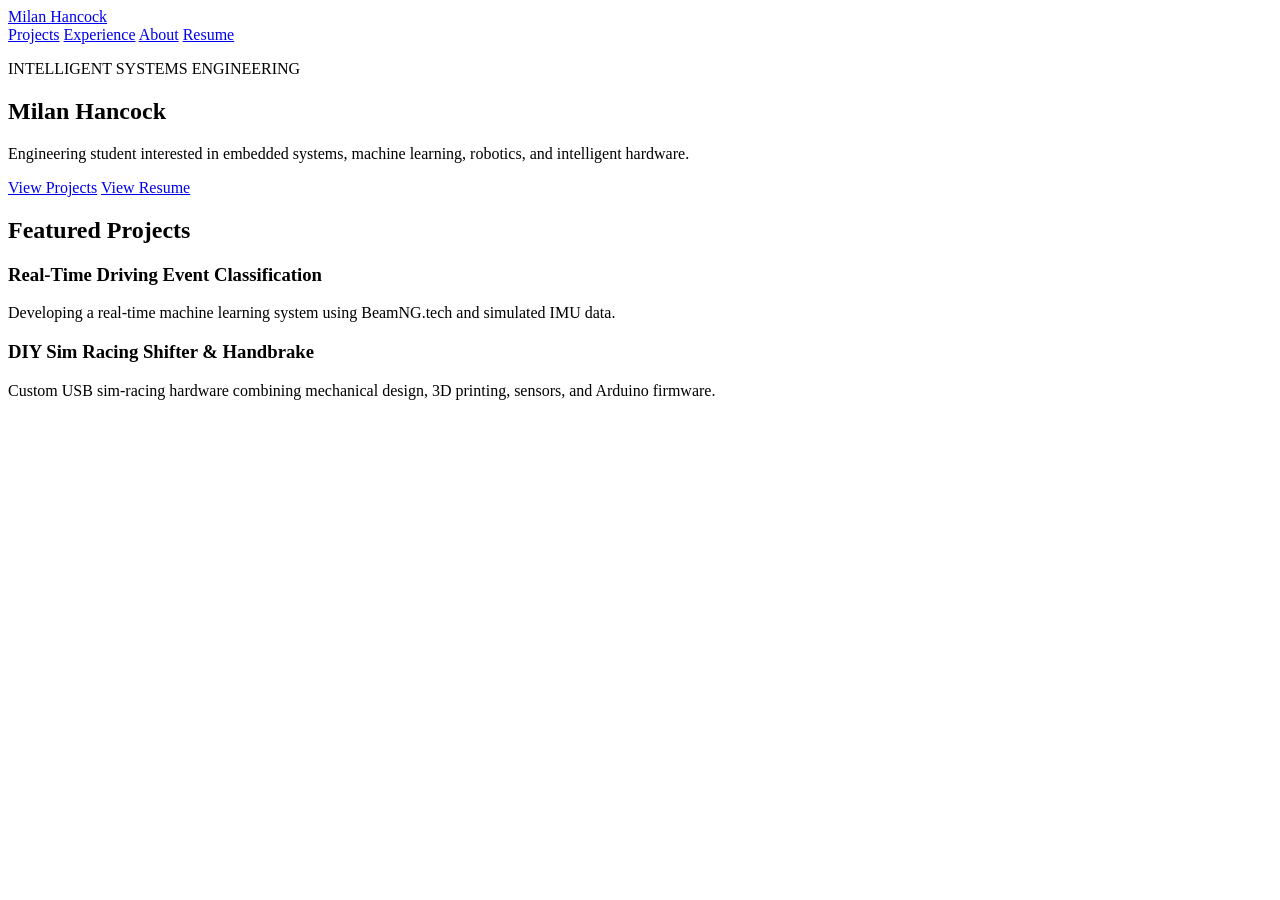
==== index.html @ b31ede54 "Create index.html" ====
<!DOCTYPE html>
<html lang="en">
<head>
    <meta charset="UTF-8">
    <meta name="viewport" content="width=device-width, initial-scale=1.0">

    <title>Milan Hancock | Engineering Portfolio</title>

    <link rel="stylesheet" href="css/style.css">
</head>

<body>

    <nav>
        <a href="index.html">Milan Hancock</a>

        <div>
            <a href="projects.html">Projects</a>
            <a href="experience.html">Experience</a>
            <a href="about.html">About</a>
            <a href="resume.html">Resume</a>
        </div>
    </nav>

    <main>
        <section class="hero">
            <p class="eyebrow">INTELLIGENT SYSTEMS ENGINEERING</p>

            <h1>Milan Hancock</h1>

            <p class="intro">
                Engineering student interested in embedded systems,
                machine learning, robotics, and intelligent hardware.
            </p>

            <div class="hero-links">
                <a href="projects.html">View Projects</a>
                <a href="resume.html">View Resume</a>
            </div>
        </section>

        <section>
            <h2>Featured Projects</h2>

            <article>
                <h3>Real-Time Driving Event Classification</h3>
                <p>
                    Developing a real-time machine learning system using
                    BeamNG.tech and simulated IMU data.
                </p>
            </article>

            <article>
                <h3>DIY Sim Racing Shifter & Handbrake</h3>
                <p>
                    Custom USB sim-racing hardware combining mechanical design,
                    3D printing, sensors, and Arduino firmware.
                </p>
            </article>
        </section>
    </main>

</body>
</html>
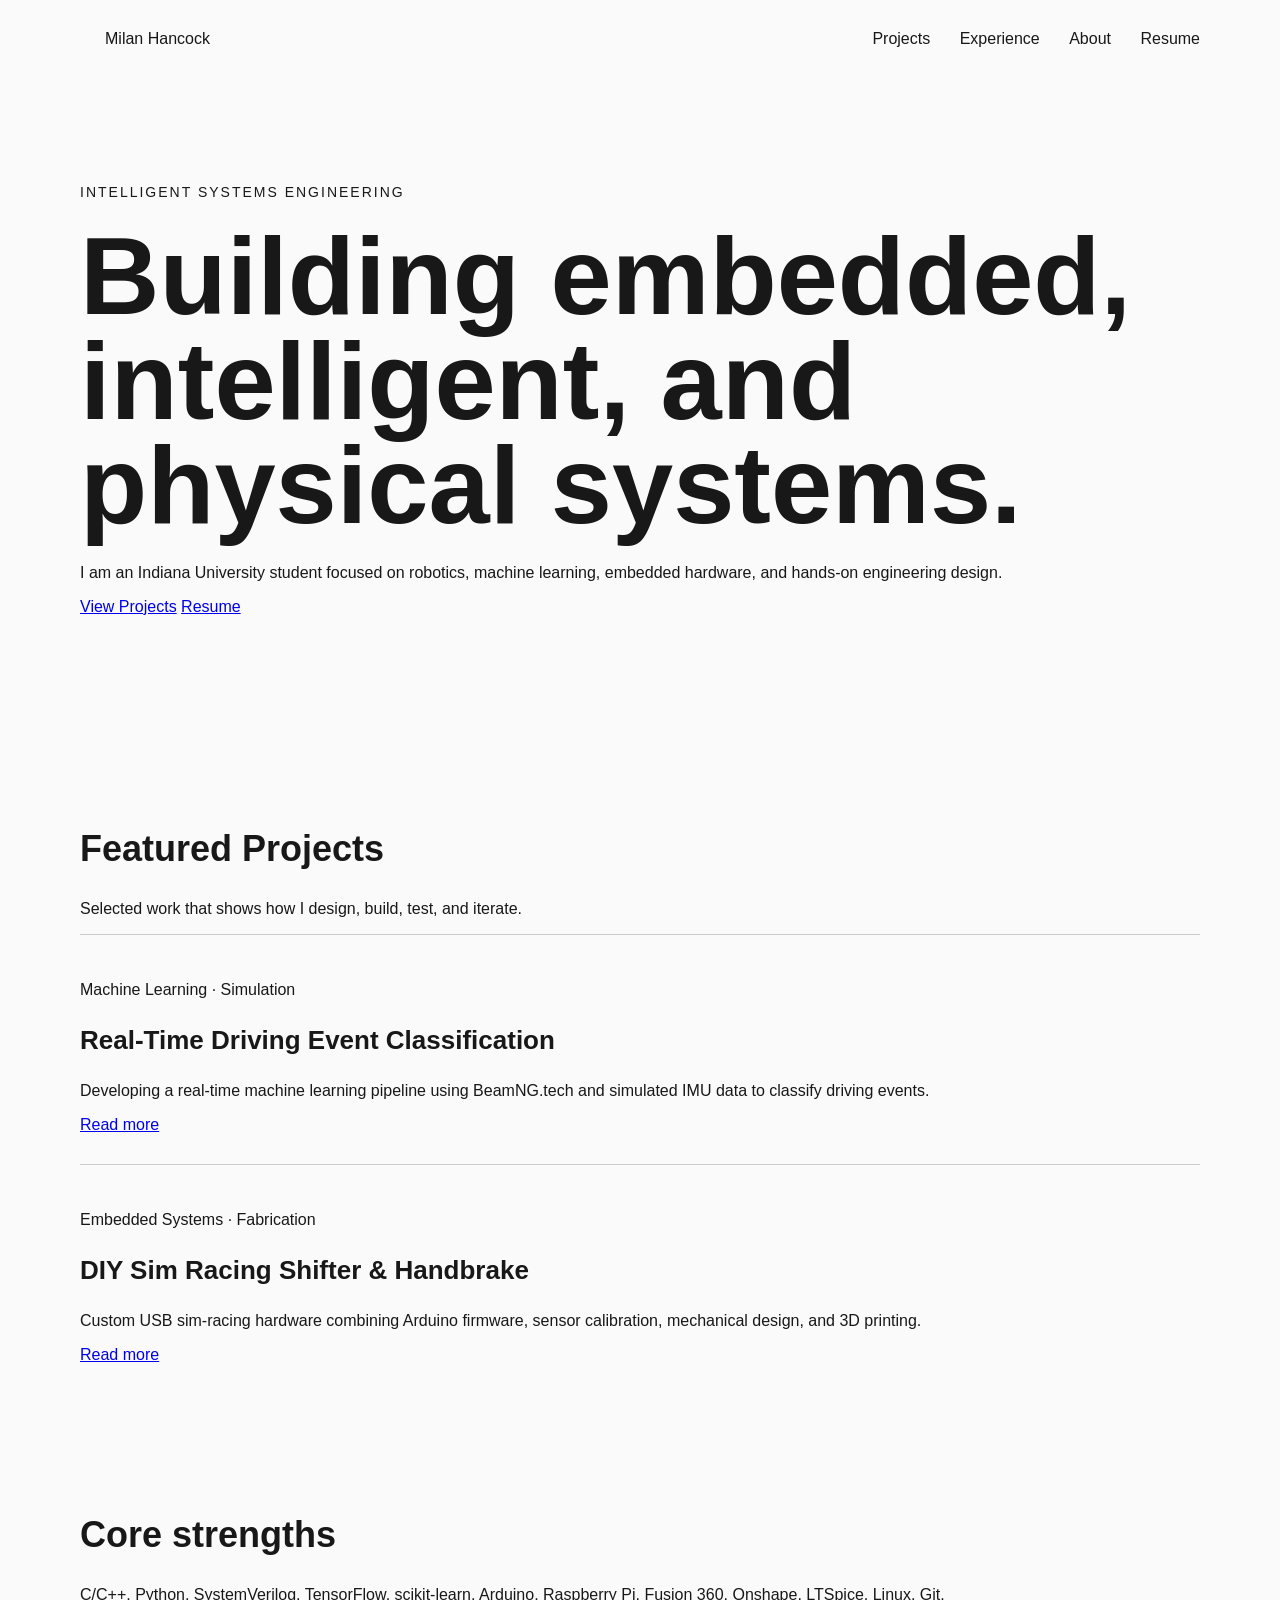
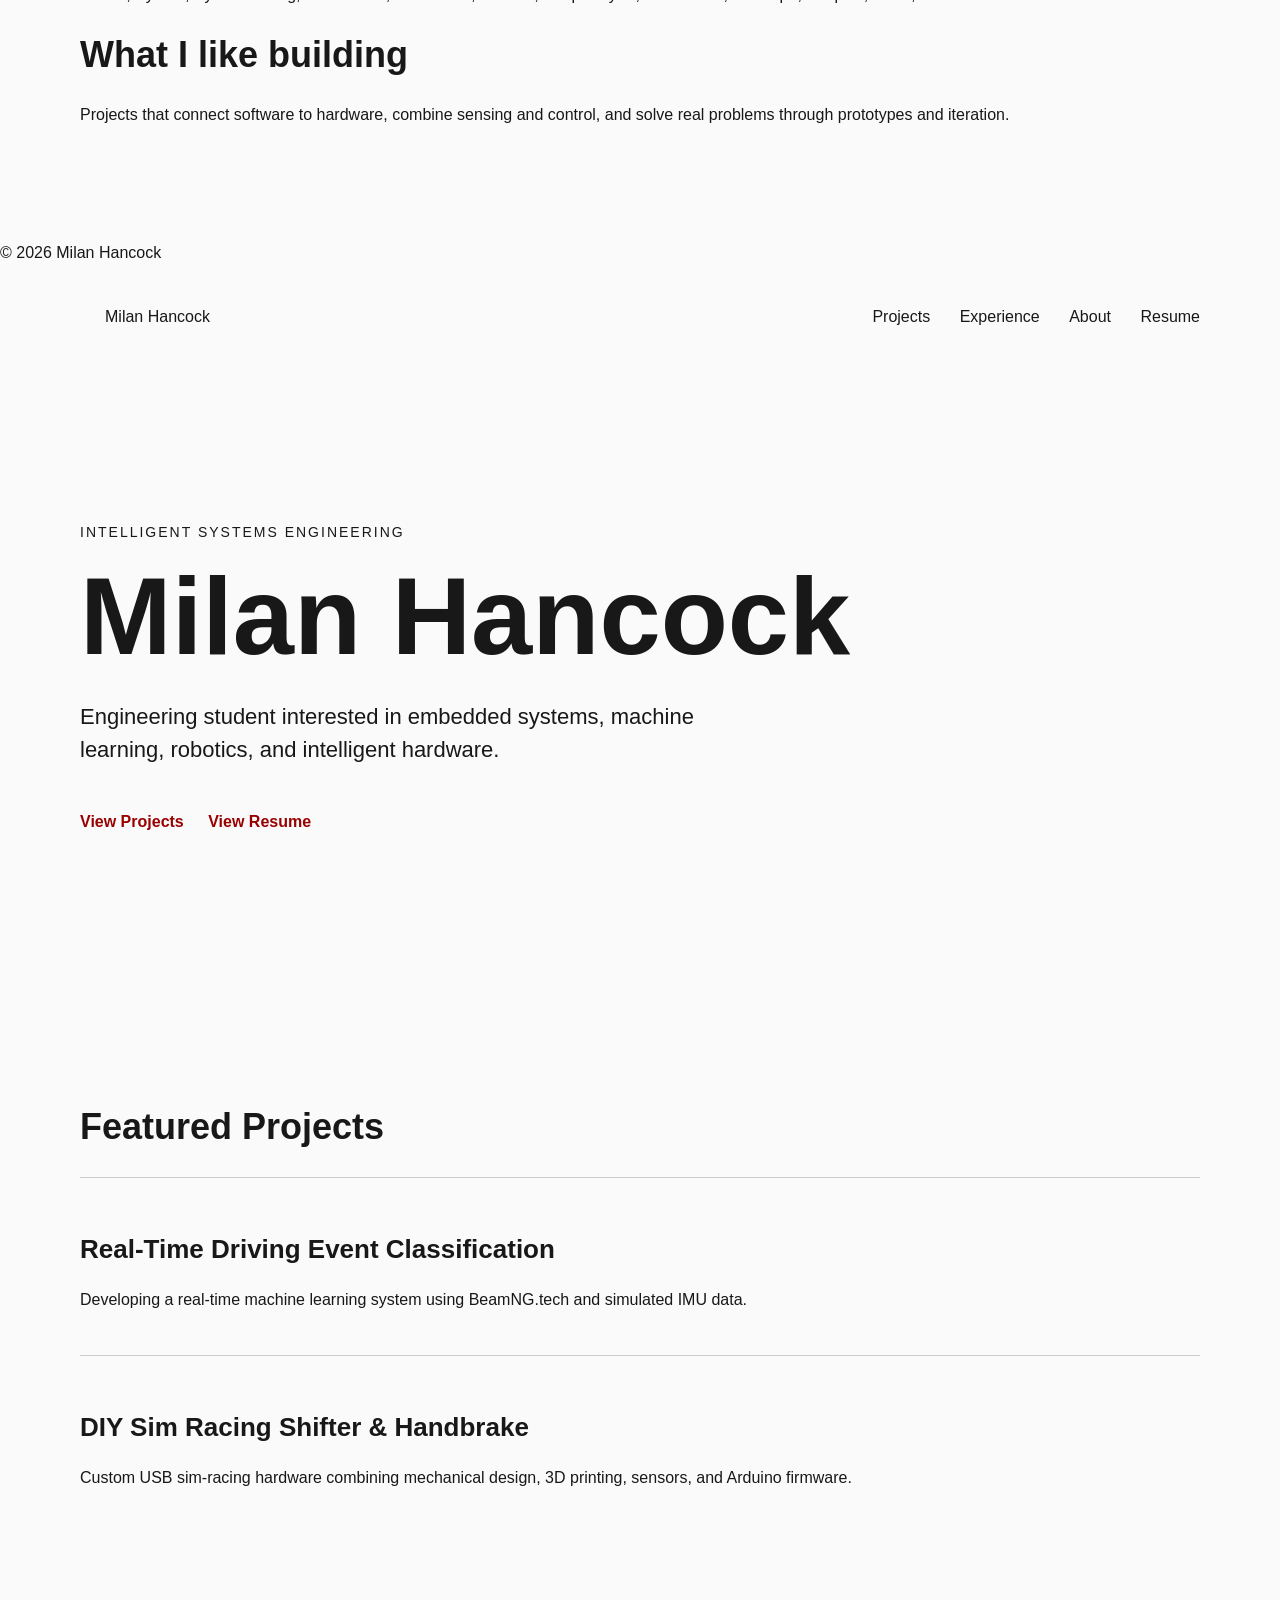
==== commit ea338396: "Update index.html" ====
--- a/index.html
+++ b/index.html
@@ -1,4 +1,96 @@
 <!DOCTYPE html>
+<html lang="en">
+<head>
+  <meta charset="UTF-8" />
+  <meta name="viewport" content="width=device-width, initial-scale=1.0" />
+  <title>Milan Hancock | Intelligent Systems Engineering</title>
+  <meta
+    name="description"
+    content="Milan Hancock's engineering portfolio featuring embedded systems, machine learning, robotics, and physical computing projects."
+  />
+  <link rel="stylesheet" href="css/style.css" />
+</head>
+<body>
+  <header class="site-header">
+    <nav class="nav">
+      <a class="logo" href="index.html">Milan Hancock</a>
+      <div class="nav-links">
+        <a href="projects.html">Projects</a>
+        <a href="experience.html">Experience</a>
+        <a href="about.html">About</a>
+        <a href="resume.html">Resume</a>
+      </div>
+    </nav>
+  </header>
+
+  <main>
+    <section class="hero">
+      <p class="eyebrow">INTELLIGENT SYSTEMS ENGINEERING</p>
+      <h1>Building embedded, intelligent, and physical systems.</h1>
+      <p class="hero-text">
+        I am an Indiana University student focused on robotics, machine learning,
+        embedded hardware, and hands-on engineering design.
+      </p>
+
+      <div class="hero-actions">
+        <a class="button primary" href="projects.html">View Projects</a>
+        <a class="button secondary" href="resume.html">Resume</a>
+      </div>
+    </section>
+
+    <section class="section">
+      <div class="section-heading">
+        <h2>Featured Projects</h2>
+        <p>Selected work that shows how I design, build, test, and iterate.</p>
+      </div>
+
+      <div class="project-grid">
+        <article class="project-card">
+          <p class="project-tag">Machine Learning · Simulation</p>
+          <h3>Real-Time Driving Event Classification</h3>
+          <p>
+            Developing a real-time machine learning pipeline using BeamNG.tech
+            and simulated IMU data to classify driving events.
+          </p>
+          <a href="projects.html">Read more</a>
+        </article>
+
+        <article class="project-card">
+          <p class="project-tag">Embedded Systems · Fabrication</p>
+          <h3>DIY Sim Racing Shifter &amp; Handbrake</h3>
+          <p>
+            Custom USB sim-racing hardware combining Arduino firmware, sensor
+            calibration, mechanical design, and 3D printing.
+          </p>
+          <a href="projects.html">Read more</a>
+        </article>
+      </div>
+    </section>
+
+    <section class="section split-section">
+      <div>
+        <h2>Core strengths</h2>
+        <p>
+          C/C++, Python, SystemVerilog, TensorFlow, scikit-learn, Arduino,
+          Raspberry Pi, Fusion 360, Onshape, LTSpice, Linux, Git.
+        </p>
+      </div>
+
+      <div>
+        <h2>What I like building</h2>
+        <p>
+          Projects that connect software to hardware, combine sensing and control,
+          and solve real problems through prototypes and iteration.
+        </p>
+      </div>
+    </section>
+  </main>
+
+  <footer class="site-footer">
+    <p>© 2026 Milan Hancock</p>
+  </footer>
+</body>
+</html><!DOCTYPE html>
 <html lang="en">
 <head>
     <meta charset="UTF-8">
--- a/css/style.css
+++ b/css/style.css
@@ -0,0 +1,85 @@
+* {
+    box-sizing: border-box;
+}
+
+body {
+    margin: 0;
+    font-family: Arial, Helvetica, sans-serif;
+    color: #181818;
+    background: #fafafa;
+}
+
+nav {
+    max-width: 1200px;
+    margin: auto;
+    padding: 30px 40px;
+
+    display: flex;
+    justify-content: space-between;
+}
+
+nav a {
+    color: #181818;
+    text-decoration: none;
+    margin-left: 25px;
+}
+
+main {
+    max-width: 1200px;
+    margin: auto;
+    padding: 0 40px;
+}
+
+.hero {
+    min-height: 70vh;
+
+    display: flex;
+    flex-direction: column;
+    justify-content: center;
+}
+
+.eyebrow {
+    font-size: 14px;
+    letter-spacing: 2px;
+}
+
+h1 {
+    font-size: clamp(55px, 9vw, 110px);
+    margin: 10px 0;
+    line-height: 0.95;
+}
+
+.intro {
+    max-width: 650px;
+    font-size: 22px;
+    line-height: 1.5;
+}
+
+.hero-links {
+    margin-top: 25px;
+}
+
+.hero-links a {
+    display: inline-block;
+    margin-right: 20px;
+    color: #990000;
+    font-weight: bold;
+    text-decoration: none;
+}
+
+section {
+    margin-bottom: 120px;
+}
+
+article {
+    padding: 30px 0;
+    border-top: 1px solid #ccc;
+}
+
+h2 {
+    font-size: 36px;
+}
+
+h3 {
+    font-size: 26px;
+}
--- a/css/style.css
+++ b/css/style.css
@@ -0,0 +1,85 @@
+* {
+    box-sizing: border-box;
+}
+
+body {
+    margin: 0;
+    font-family: Arial, Helvetica, sans-serif;
+    color: #181818;
+    background: #fafafa;
+}
+
+nav {
+    max-width: 1200px;
+    margin: auto;
+    padding: 30px 40px;
+
+    display: flex;
+    justify-content: space-between;
+}
+
+nav a {
+    color: #181818;
+    text-decoration: none;
+    margin-left: 25px;
+}
+
+main {
+    max-width: 1200px;
+    margin: auto;
+    padding: 0 40px;
+}
+
+.hero {
+    min-height: 70vh;
+
+    display: flex;
+    flex-direction: column;
+    justify-content: center;
+}
+
+.eyebrow {
+    font-size: 14px;
+    letter-spacing: 2px;
+}
+
+h1 {
+    font-size: clamp(55px, 9vw, 110px);
+    margin: 10px 0;
+    line-height: 0.95;
+}
+
+.intro {
+    max-width: 650px;
+    font-size: 22px;
+    line-height: 1.5;
+}
+
+.hero-links {
+    margin-top: 25px;
+}
+
+.hero-links a {
+    display: inline-block;
+    margin-right: 20px;
+    color: #990000;
+    font-weight: bold;
+    text-decoration: none;
+}
+
+section {
+    margin-bottom: 120px;
+}
+
+article {
+    padding: 30px 0;
+    border-top: 1px solid #ccc;
+}
+
+h2 {
+    font-size: 36px;
+}
+
+h3 {
+    font-size: 26px;
+}
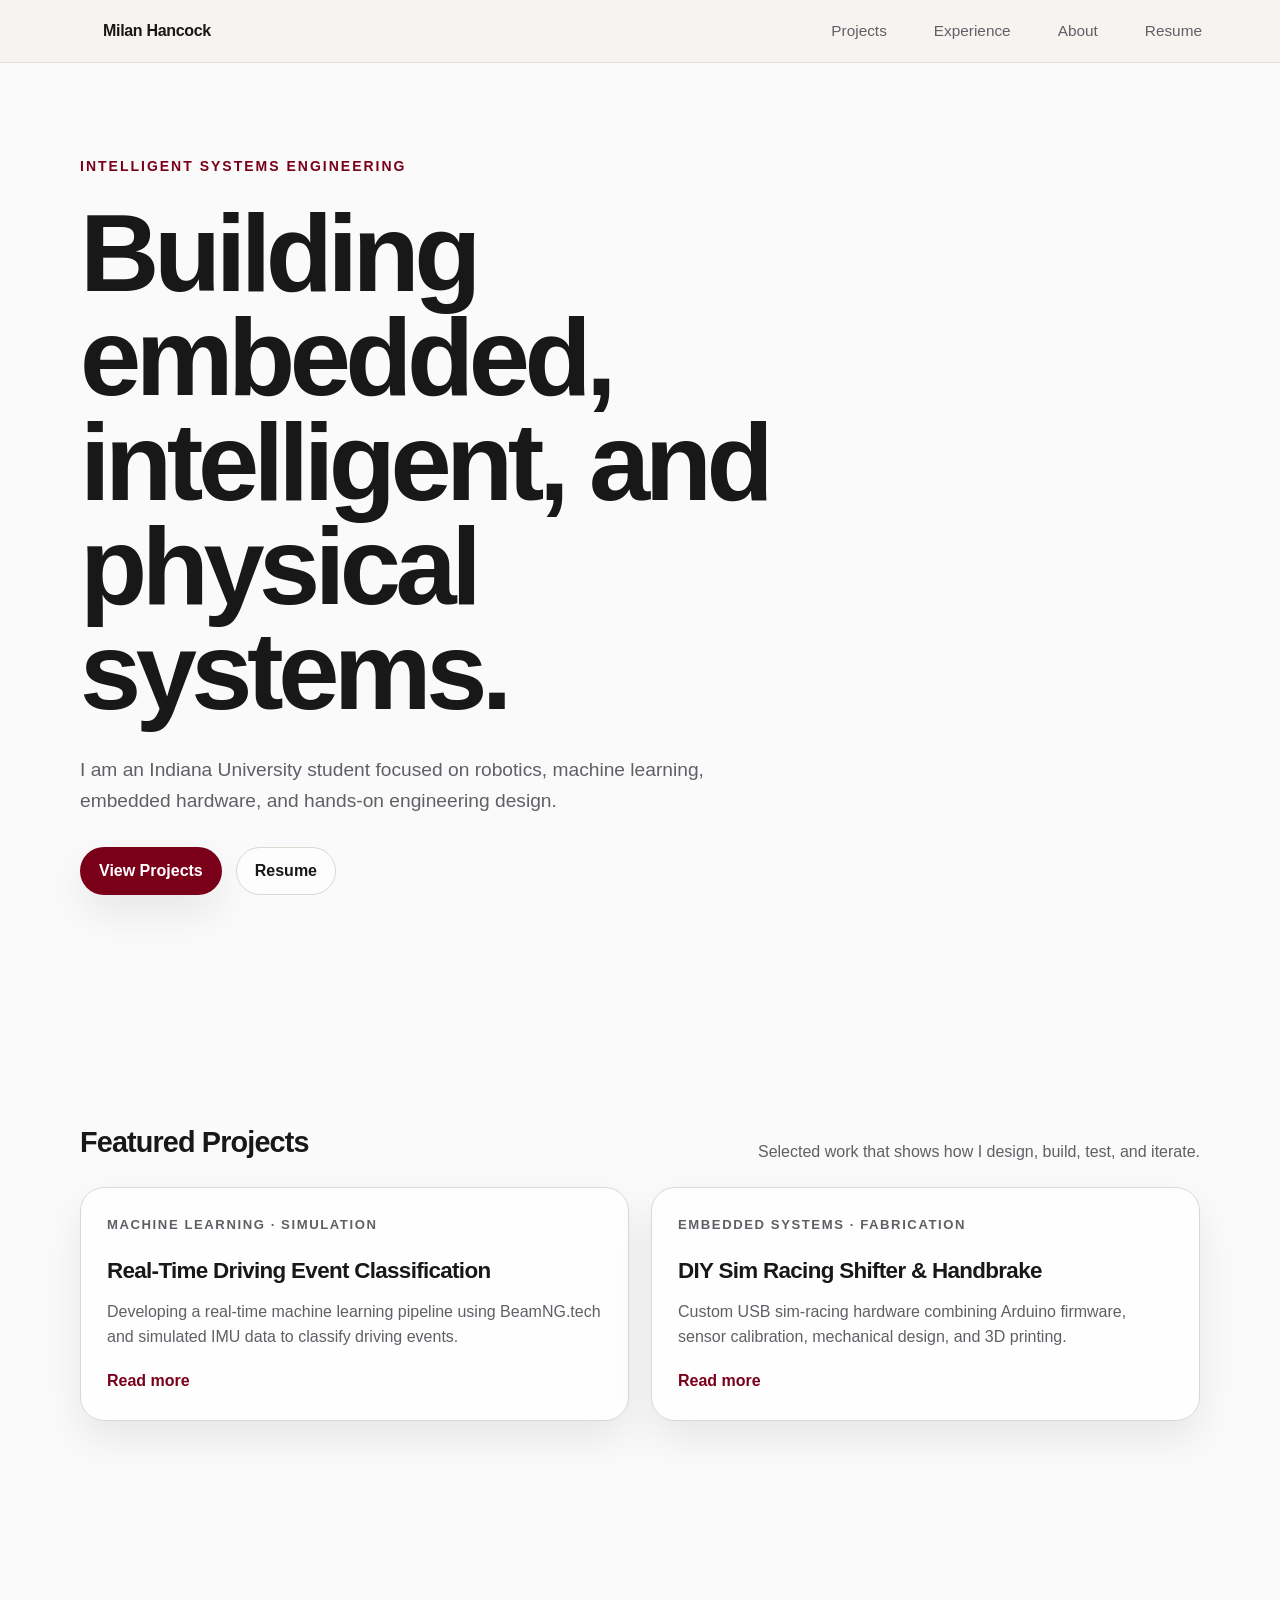
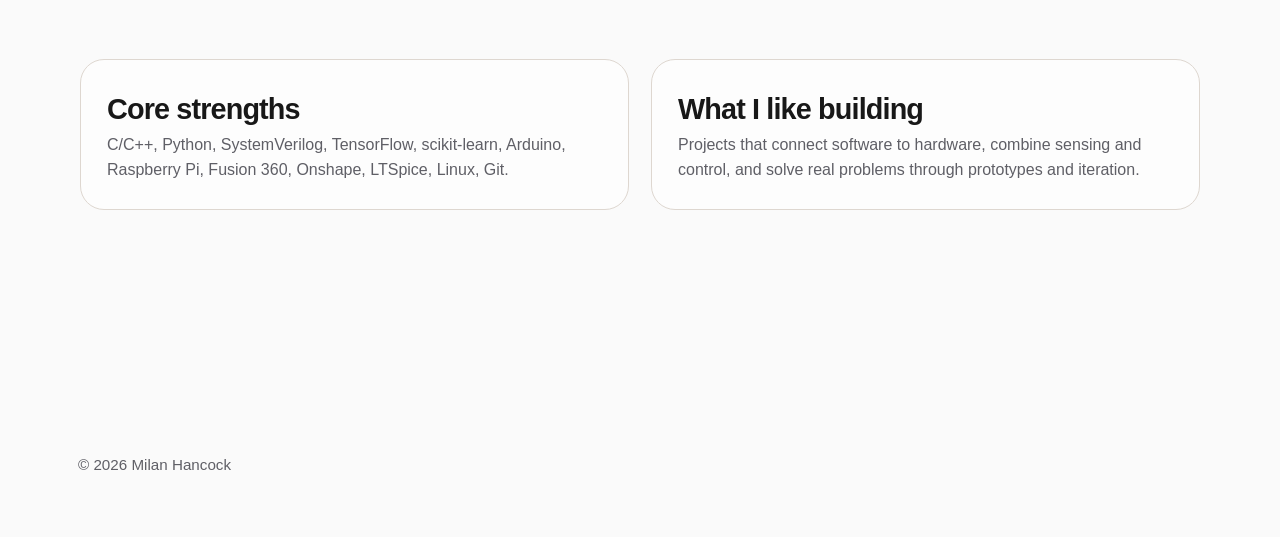
==== commit 170a5946: "Update index.html" ====
--- a/index.html
+++ b/index.html
@@ -90,67 +90,4 @@
     <p>© 2026 Milan Hancock</p>
   </footer>
 </body>
-</html><!DOCTYPE html>
-<html lang="en">
-<head>
-    <meta charset="UTF-8">
-    <meta name="viewport" content="width=device-width, initial-scale=1.0">
-
-    <title>Milan Hancock | Engineering Portfolio</title>
-
-    <link rel="stylesheet" href="css/style.css">
-</head>
-
-<body>
-
-    <nav>
-        <a href="index.html">Milan Hancock</a>
-
-        <div>
-            <a href="projects.html">Projects</a>
-            <a href="experience.html">Experience</a>
-            <a href="about.html">About</a>
-            <a href="resume.html">Resume</a>
-        </div>
-    </nav>
-
-    <main>
-        <section class="hero">
-            <p class="eyebrow">INTELLIGENT SYSTEMS ENGINEERING</p>
-
-            <h1>Milan Hancock</h1>
-
-            <p class="intro">
-                Engineering student interested in embedded systems,
-                machine learning, robotics, and intelligent hardware.
-            </p>
-
-            <div class="hero-links">
-                <a href="projects.html">View Projects</a>
-                <a href="resume.html">View Resume</a>
-            </div>
-        </section>
-
-        <section>
-            <h2>Featured Projects</h2>
-
-            <article>
-                <h3>Real-Time Driving Event Classification</h3>
-                <p>
-                    Developing a real-time machine learning system using
-                    BeamNG.tech and simulated IMU data.
-                </p>
-            </article>
-
-            <article>
-                <h3>DIY Sim Racing Shifter & Handbrake</h3>
-                <p>
-                    Custom USB sim-racing hardware combining mechanical design,
-                    3D printing, sensors, and Arduino firmware.
-                </p>
-            </article>
-        </section>
-    </main>
-
-</body>
 </html>
--- a/css/style.css
+++ b/css/style.css
@@ -1,4 +1,262 @@
 * {
+  box-sizing: border-box;
+}
+
+:root {
+  --bg: #f6f2ee;
+  --surface: #ffffff;
+  --text: #1d1d1f;
+  --muted: #5f5f66;
+  --border: #ded7d0;
+  --accent: #7a0019;
+  --accent-dark: #5e0013;
+  --shadow: 0 18px 40px rgba(0, 0, 0, 0.08);
+}
+
+html {
+  scroll-behavior: smooth;
+}
+
+body {
+  margin: 0;
+  font-family: Inter, Arial, Helvetica, sans-serif;
+  color: var(--text);
+  background: linear-gradient(180deg, #fffdfb 0%, var(--bg) 100%);
+  line-height: 1.6;
+}
+
+a {
+  color: inherit;
+}
+
+.site-header {
+  position: sticky;
+  top: 0;
+  backdrop-filter: blur(14px);
+  background: rgba(246, 242, 238, 0.8);
+  border-bottom: 1px solid rgba(222, 215, 208, 0.7);
+  z-index: 10;
+}
+
+.nav {
+  max-width: 1180px;
+  margin: 0 auto;
+  padding: 18px 28px;
+  display: flex;
+  justify-content: space-between;
+  align-items: center;
+  gap: 24px;
+}
+
+.logo {
+  font-weight: 700;
+  text-decoration: none;
+  letter-spacing: -0.02em;
+}
+
+.nav-links {
+  display: flex;
+  gap: 22px;
+  flex-wrap: wrap;
+}
+
+.nav-links a {
+  text-decoration: none;
+  color: var(--muted);
+  font-size: 0.96rem;
+}
+
+.nav-links a:hover,
+.logo:hover,
+.project-card a:hover {
+  color: var(--accent);
+}
+
+main {
+  max-width: 1180px;
+  margin: 0 auto;
+  padding: 0 28px;
+}
+
+.hero {
+  padding: 92px 0 70px;
+  max-width: 880px;
+}
+
+.eyebrow {
+  margin: 0 0 14px;
+  font-size: 0.82rem;
+  letter-spacing: 0.18em;
+  text-transform: uppercase;
+  color: var(--accent);
+  font-weight: 700;
+}
+
+h1 {
+  margin: 0;
+  font-size: clamp(3rem, 8vw, 6.2rem);
+  line-height: 0.95;
+  letter-spacing: -0.05em;
+  max-width: 12ch;
+}
+
+.hero-text {
+  max-width: 680px;
+  font-size: 1.2rem;
+  color: var(--muted);
+  margin: 22px 0 0;
+}
+
+.hero-actions {
+  display: flex;
+  gap: 14px;
+  flex-wrap: wrap;
+  margin-top: 30px;
+}
+
+.button {
+  display: inline-flex;
+  align-items: center;
+  justify-content: center;
+  min-height: 48px;
+  padding: 0 18px;
+  border-radius: 999px;
+  text-decoration: none;
+  font-weight: 600;
+  border: 1px solid transparent;
+  transition: transform 0.2s ease, box-shadow 0.2s ease, background 0.2s ease;
+}
+
+.button:hover {
+  transform: translateY(-1px);
+}
+
+.primary {
+  background: var(--accent);
+  color: #fff;
+  box-shadow: var(--shadow);
+}
+
+.primary:hover {
+  background: var(--accent-dark);
+  color: #fff;
+}
+
+.secondary {
+  border-color: var(--border);
+  background: rgba(255, 255, 255, 0.7);
+}
+
+.section {
+  padding: 34px 0 84px;
+}
+
+.section-heading {
+  display: flex;
+  justify-content: space-between;
+  align-items: end;
+  gap: 24px;
+  margin-bottom: 22px;
+  flex-wrap: wrap;
+}
+
+.section-heading h2,
+.split-section h2 {
+  margin: 0;
+  font-size: 1.8rem;
+  letter-spacing: -0.03em;
+}
+
+.section-heading p,
+.split-section p {
+  margin: 0;
+  color: var(--muted);
+  max-width: 58ch;
+}
+
+.project-grid {
+  display: grid;
+  grid-template-columns: repeat(2, minmax(0, 1fr));
+  gap: 22px;
+}
+
+.project-card {
+  background: rgba(255, 255, 255, 0.82);
+  border: 1px solid var(--border);
+  border-radius: 24px;
+  padding: 26px;
+  box-shadow: var(--shadow);
+}
+
+.project-card h3 {
+  margin: 10px 0 10px;
+  font-size: 1.4rem;
+  letter-spacing: -0.03em;
+}
+
+.project-card p {
+  margin: 0 0 18px;
+  color: var(--muted);
+}
+
+.project-card a {
+  text-decoration: none;
+  font-weight: 700;
+  color: var(--accent);
+}
+
+.project-tag {
+  margin: 0;
+  font-size: 0.82rem;
+  text-transform: uppercase;
+  letter-spacing: 0.12em;
+  color: var(--accent);
+  font-weight: 700;
+}
+
+.split-section {
+  display: grid;
+  grid-template-columns: repeat(2, minmax(0, 1fr));
+  gap: 22px;
+}
+
+.split-section > div {
+  background: rgba(255, 255, 255, 0.68);
+  border: 1px solid var(--border);
+  border-radius: 24px;
+  padding: 26px;
+}
+
+.site-footer {
+  max-width: 1180px;
+  margin: 0 auto;
+  padding: 24px 28px 44px;
+  color: var(--muted);
+  font-size: 0.95rem;
+}
+
+@media (max-width: 820px) {
+  .nav,
+  .section-heading,
+  .split-section,
+  .project-grid {
+    grid-template-columns: 1fr;
+  }
+
+  .nav {
+    flex-direction: column;
+    align-items: flex-start;
+  }
+
+  .project-grid,
+  .split-section {
+    display: grid;
+  }
+
+  .hero {
+    padding-top: 64px;
+  }
+}* {
     box-sizing: border-box;
 }
 
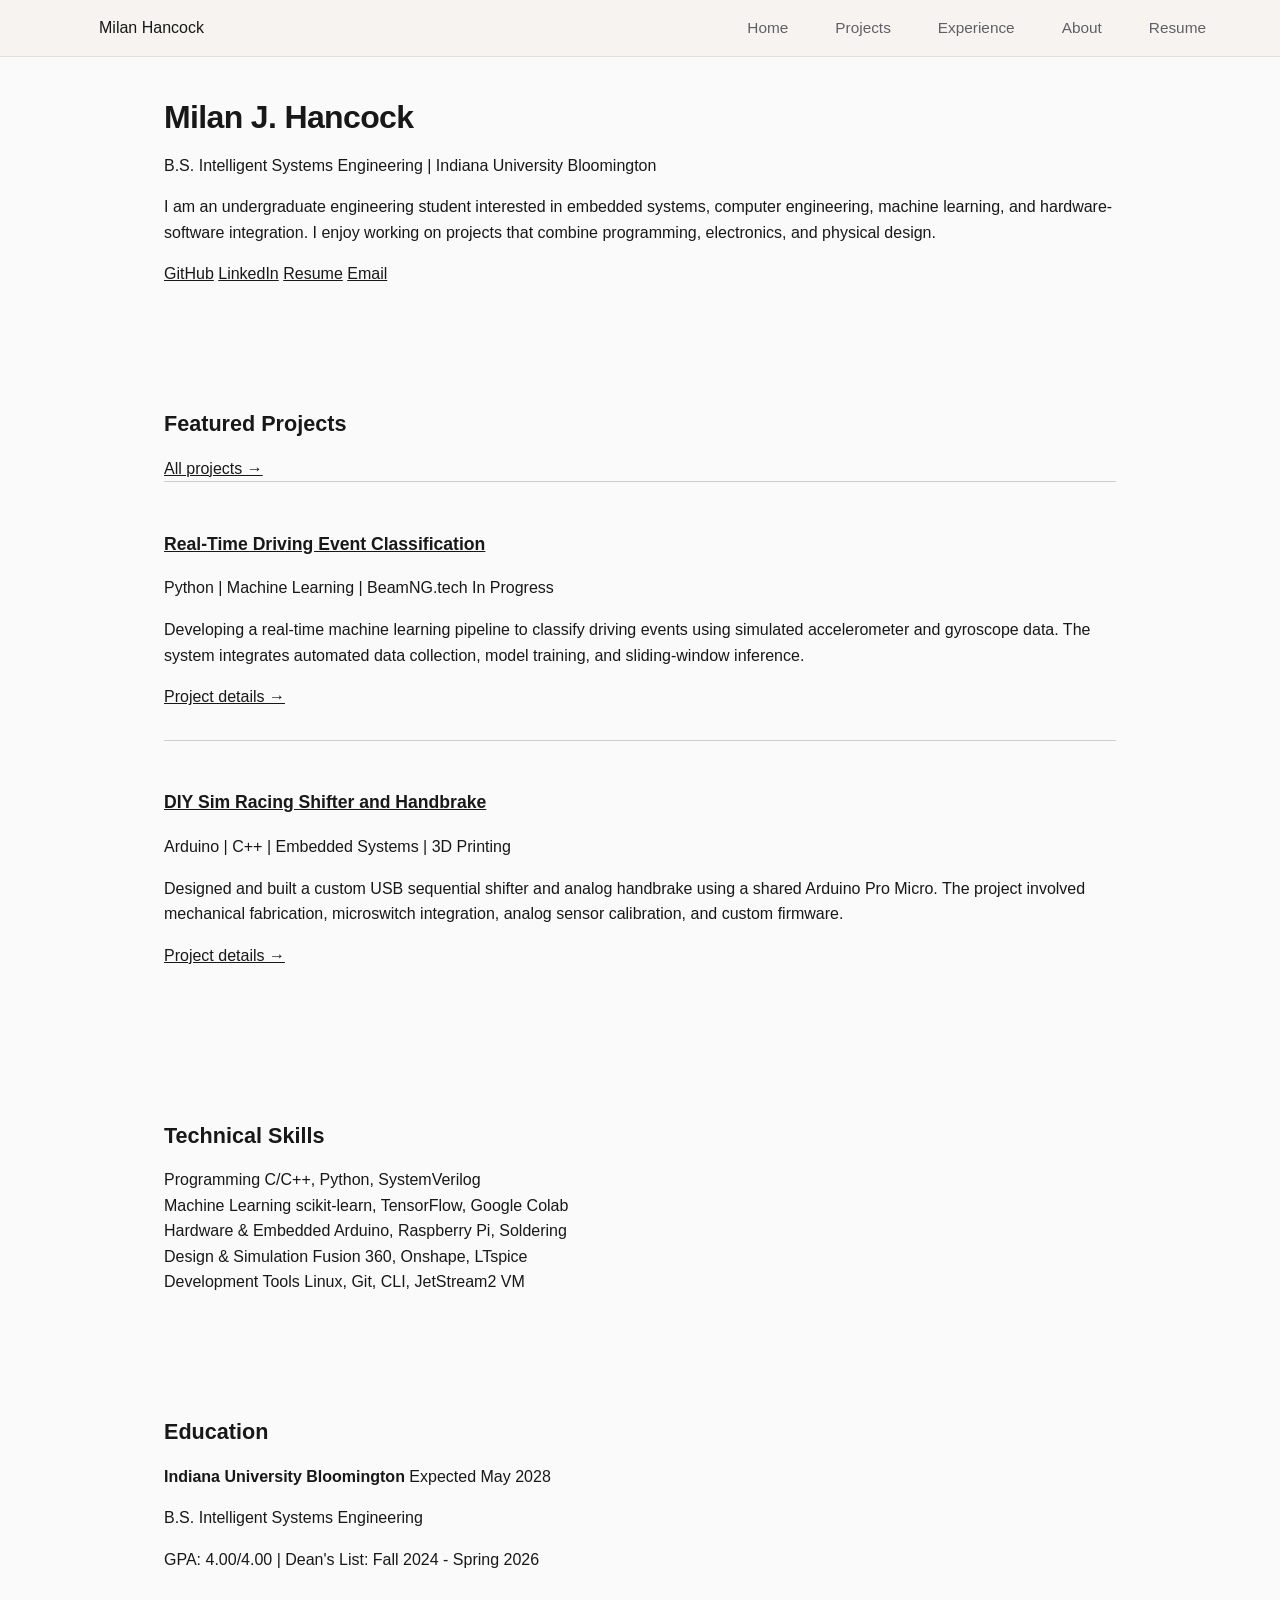
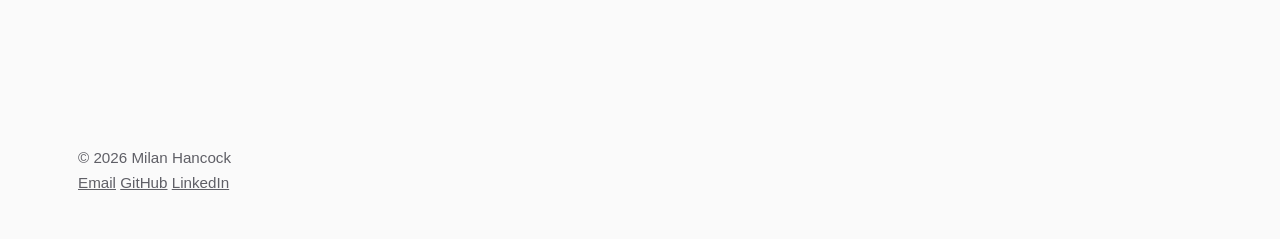
==== commit de6c996a: "simplify index.html" ====
--- a/index.html
+++ b/index.html
@@ -1,93 +1,191 @@
+
 <!DOCTYPE html>
 <html lang="en">
 <head>
-  <meta charset="UTF-8" />
-  <meta name="viewport" content="width=device-width, initial-scale=1.0" />
-  <title>Milan Hancock | Intelligent Systems Engineering</title>
-  <meta
-    name="description"
-    content="Milan Hancock's engineering portfolio featuring embedded systems, machine learning, robotics, and physical computing projects."
-  />
-  <link rel="stylesheet" href="css/style.css" />
+    <meta charset="UTF-8">
+    <meta name="viewport" content="width=device-width, initial-scale=1.0">
+
+    <title>Milan Hancock | Engineering Portfolio</title>
+
+    <meta name="description"
+          content="Engineering portfolio of Milan Hancock, an Intelligent Systems Engineering student at Indiana University Bloomington.">
+
+    <link rel="stylesheet" href="css/style.css">
 </head>
+
 <body>
-  <header class="site-header">
-    <nav class="nav">
-      <a class="logo" href="index.html">Milan Hancock</a>
-      <div class="nav-links">
-        <a href="projects.html">Projects</a>
-        <a href="experience.html">Experience</a>
-        <a href="about.html">About</a>
-        <a href="resume.html">Resume</a>
-      </div>
-    </nav>
-  </header>
 
-  <main>
-    <section class="hero">
-      <p class="eyebrow">INTELLIGENT SYSTEMS ENGINEERING</p>
-      <h1>Building embedded, intelligent, and physical systems.</h1>
-      <p class="hero-text">
-        I am an Indiana University student focused on robotics, machine learning,
-        embedded hardware, and hands-on engineering design.
-      </p>
+    <!-- navigation -->
+    <header class="site-header">
+        <nav class="nav container">
+            <a class="site-name" href="index.html">Milan Hancock</a>
 
-      <div class="hero-actions">
-        <a class="button primary" href="projects.html">View Projects</a>
-        <a class="button secondary" href="resume.html">Resume</a>
-      </div>
-    </section>
+            <div class="nav-links">
+                <a href="index.html" class="active" aria-current="page">Home</a>
+                <a href="projects.html">Projects</a>
+                <a href="experience.html">Experience</a>
+                <a href="about.html">About</a>
+                <a href="resume.html">Resume</a>
+            </div>
+        </nav>
+    </header>
 
-    <section class="section">
-      <div class="section-heading">
-        <h2>Featured Projects</h2>
-        <p>Selected work that shows how I design, build, test, and iterate.</p>
-      </div>
+    <main class="container">
 
-      <div class="project-grid">
-        <article class="project-card">
-          <p class="project-tag">Machine Learning · Simulation</p>
-          <h3>Real-Time Driving Event Classification</h3>
-          <p>
-            Developing a real-time machine learning pipeline using BeamNG.tech
-            and simulated IMU data to classify driving events.
-          </p>
-          <a href="projects.html">Read more</a>
-        </article>
+        <!-- intro -->
+        <section class="intro-section">
+            <h1>Milan J. Hancock</h1>
 
-        <article class="project-card">
-          <p class="project-tag">Embedded Systems · Fabrication</p>
-          <h3>DIY Sim Racing Shifter &amp; Handbrake</h3>
-          <p>
-            Custom USB sim-racing hardware combining Arduino firmware, sensor
-            calibration, mechanical design, and 3D printing.
-          </p>
-          <a href="projects.html">Read more</a>
-        </article>
-      </div>
-    </section>
+            <p class="subtitle">
+                B.S. Intelligent Systems Engineering |
+                Indiana University Bloomington
+            </p>
 
-    <section class="section split-section">
-      <div>
-        <h2>Core strengths</h2>
-        <p>
-          C/C++, Python, SystemVerilog, TensorFlow, scikit-learn, Arduino,
-          Raspberry Pi, Fusion 360, Onshape, LTSpice, Linux, Git.
-        </p>
-      </div>
+            <p>
+                I am an undergraduate engineering student interested in
+                embedded systems, computer engineering, machine learning,
+                and hardware-software integration. I enjoy working on
+                projects that combine programming, electronics, and
+                physical design.
+            </p>
 
-      <div>
-        <h2>What I like building</h2>
-        <p>
-          Projects that connect software to hardware, combine sensing and control,
-          and solve real problems through prototypes and iteration.
-        </p>
-      </div>
-    </section>
-  </main>
+            <div class="quick-links">
+                <a href="https://github.com/milanjh56"
+                   target="_blank" rel="noopener noreferrer">GitHub</a>
 
-  <footer class="site-footer">
-    <p>© 2026 Milan Hancock</p>
-  </footer>
+                <a href="https://www.linkedin.com/in/milan-hancock/"
+                   target="_blank" rel="noopener noreferrer">LinkedIn</a>
+
+                <a href="resume.html">Resume</a>
+
+                <a href="mailto:milhanco@iu.edu">Email</a>
+            </div>
+        </section>
+
+        <!-- featured projects -->
+        <section class="content-section">
+            <div class="section-header">
+                <h2>Featured Projects</h2>
+                <a class="section-link" href="projects.html">All projects &rarr;</a>
+            </div>
+
+            <div class="project-list">
+
+                <article class="project-entry">
+                    <h3>
+                        <a href="beamng-project.html">
+                            Real-Time Driving Event Classification
+                        </a>
+                    </h3>
+
+                    <p class="project-meta">
+                        Python | Machine Learning | BeamNG.tech
+                        <span class="status">In Progress</span>
+                    </p>
+
+                    <p>
+                        Developing a real-time machine learning pipeline
+                        to classify driving events using simulated
+                        accelerometer and gyroscope data. The system
+                        integrates automated data collection, model
+                        training, and sliding-window inference.
+                    </p>
+
+                    <a class="text-link" href="beamng-project.html">
+                        Project details &rarr;
+                    </a>
+                </article>
+
+                <article class="project-entry">
+                    <h3>
+                        <a href="sim-racing-shifter.html">
+                            DIY Sim Racing Shifter and Handbrake
+                        </a>
+                    </h3>
+
+                    <p class="project-meta">
+                        Arduino | C++ | Embedded Systems | 3D Printing
+                    </p>
+
+                    <p>
+                        Designed and built a custom USB sequential shifter
+                        and analog handbrake using a shared Arduino Pro
+                        Micro. The project involved mechanical fabrication,
+                        microswitch integration, analog sensor calibration,
+                        and custom firmware.
+                    </p>
+
+                    <a class="text-link" href="sim-racing-shifter.html">
+                        Project details &rarr;
+                    </a>
+                </article>
+
+            </div>
+        </section>
+
+        <!-- skills -->
+        <section class="content-section">
+            <h2>Technical Skills</h2>
+
+            <div class="skills-list">
+                <div class="skill-row">
+                    <span class="skill-label">Programming</span>
+                    <span>C/C++, Python, SystemVerilog</span>
+                </div>
+
+                <div class="skill-row">
+                    <span class="skill-label">Machine Learning</span>
+                    <span>scikit-learn, TensorFlow, Google Colab</span>
+                </div>
+
+                <div class="skill-row">
+                    <span class="skill-label">Hardware & Embedded</span>
+                    <span>Arduino, Raspberry Pi, Soldering</span>
+                </div>
+
+                <div class="skill-row">
+                    <span class="skill-label">Design & Simulation</span>
+                    <span>Fusion 360, Onshape, LTspice</span>
+                </div>
+
+                <div class="skill-row">
+                    <span class="skill-label">Development Tools</span>
+                    <span>Linux, Git, CLI, JetStream2 VM</span>
+                </div>
+            </div>
+        </section>
+
+        <!-- education -->
+        <section class="content-section">
+            <h2>Education</h2>
+
+            <div class="education-entry">
+                <div class="entry-heading">
+                    <strong>Indiana University Bloomington</strong>
+                    <span>Expected May 2028</span>
+                </div>
+
+                <p>B.S. Intelligent Systems Engineering</p>
+                <p class="muted">
+                    GPA: 4.00/4.00 | Dean's List: Fall 2024 - Spring 2026
+                </p>
+            </div>
+        </section>
+
+    </main>
+
+    <!-- footer -->
+    <footer class="site-footer">
+        <div class="container footer-content">
+            <span>&copy; 2026 Milan Hancock</span>
+
+            <div class="footer-links">
+                <a href="mailto:milhanco@iu.edu">Email</a>
+                <a href="https://github.com/milanjh56">GitHub</a>
+                <a href="https://www.linkedin.com/in/milan-hancock/">LinkedIn</a>
+            </div>
+        </div>
+    </footer>
+
 </body>
 </html>
--- a/css/style.css
+++ b/css/style.css
@@ -341,3 +341,72 @@
 h3 {
     font-size: 26px;
 }
+.resume-frame {
+  width: 100%;
+  height: 1000px;
+  border: 1px solid var(--border);
+  border-radius: 20px;
+  background: white;
+}
+
+@media (max-width: 820px) {
+  .resume-frame {
+    height: 75vh;
+  }
+}
+
+/* Overall layout */
+main {
+    max-width: 1000px;
+    margin: 0 auto;
+    padding: 30px 24px;
+}
+
+/* Page headings */
+h1 {
+    font-size: 2rem;
+    line-height: 1.25;
+    letter-spacing: -0.02em;
+    max-width: none;
+    margin-bottom: 16px;
+}
+
+h2 {
+    font-size: 1.35rem;
+    margin-bottom: 14px;
+}
+
+h3 {
+    font-size: 1.1rem;
+}
+
+/*potential changes to simplify layout*/
+/*compact sections*/
+.hero {
+    min-height: auto;
+    max-width: none;
+    padding: 35px 0 30px;
+}
+
+.section {
+    padding: 20px 0 35px;
+}
+
+/*less prominent project cards*/
+.project-card {
+    padding: 20px;
+    border-radius: 8px;
+    box-shadow: none;
+}
+
+/*smaller introductory text*/
+.hero-text {
+    font-size: 1rem;
+    line-height: 1.7;
+    max-width: 750px;
+}
+
+/*compact navigation*/
+.nav {
+    padding: 15px 24px;
+}
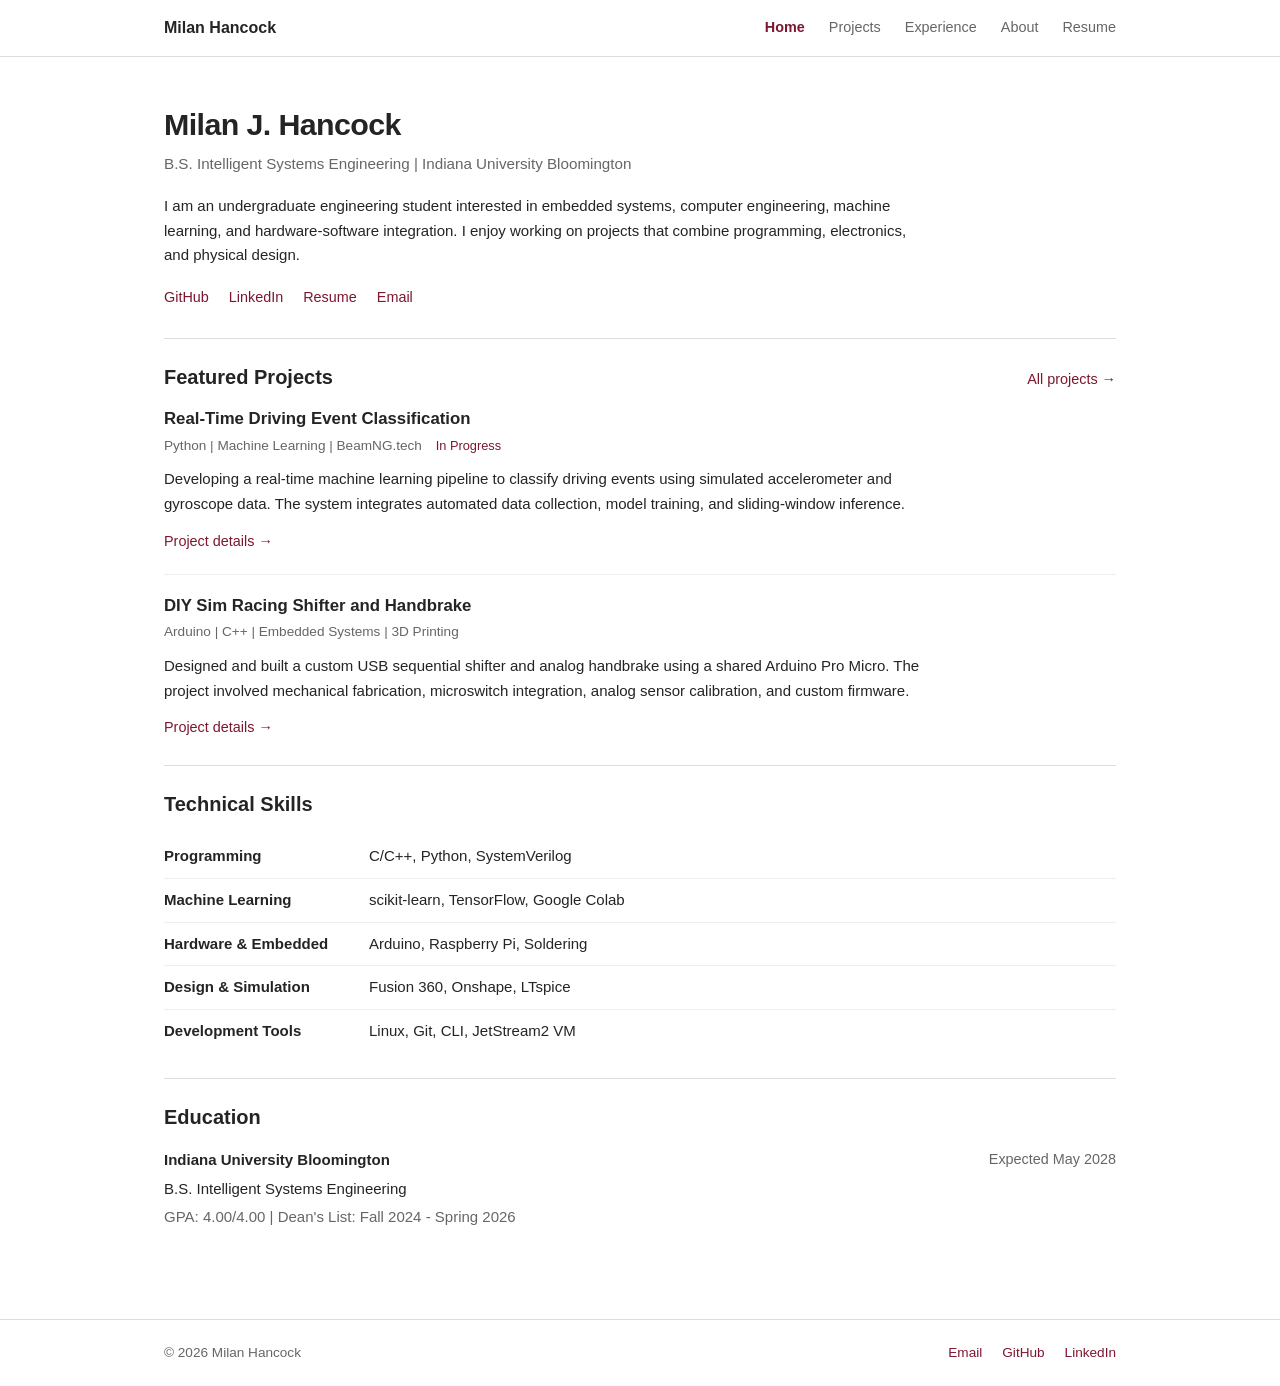
==== commit 307ffe45: "updated sim-racing-stuff filename, was getting 404" ====
--- a/index.html
+++ b/index.html
@@ -98,7 +98,7 @@
 
                 <article class="project-entry">
                     <h3>
-                        <a href="sim-racing-shifter.html">
+                        <a href="sim-racing-stuff.html">
                             DIY Sim Racing Shifter and Handbrake
                         </a>
                     </h3>
@@ -115,7 +115,7 @@
                         and custom firmware.
                     </p>
 
-                    <a class="text-link" href="sim-racing-shifter.html">
+                    <a class="text-link" href="sim-racing-stuff.html">
                         Project details &rarr;
                     </a>
                 </article>
--- a/css/style.css
+++ b/css/style.css
@@ -1,412 +1,442 @@
+
+/* global */
+
+:root {
+    --background: #ffffff;
+    --text: #242424;
+    --muted: #666666;
+    --border: #dddddd;
+    --accent: #7d1730;
+    --hover: #5c1022;
+}
+
 * {
-  box-sizing: border-box;
-}
-
-:root {
-  --bg: #f6f2ee;
-  --surface: #ffffff;
-  --text: #1d1d1f;
-  --muted: #5f5f66;
-  --border: #ded7d0;
-  --accent: #7a0019;
-  --accent-dark: #5e0013;
-  --shadow: 0 18px 40px rgba(0, 0, 0, 0.08);
+    box-sizing: border-box;
 }
 
 html {
-  scroll-behavior: smooth;
-}
-
-body {
-  margin: 0;
-  font-family: Inter, Arial, Helvetica, sans-serif;
-  color: var(--text);
-  background: linear-gradient(180deg, #fffdfb 0%, var(--bg) 100%);
-  line-height: 1.6;
-}
-
-a {
-  color: inherit;
-}
-
-.site-header {
-  position: sticky;
-  top: 0;
-  backdrop-filter: blur(14px);
-  background: rgba(246, 242, 238, 0.8);
-  border-bottom: 1px solid rgba(222, 215, 208, 0.7);
-  z-index: 10;
-}
-
-.nav {
-  max-width: 1180px;
-  margin: 0 auto;
-  padding: 18px 28px;
-  display: flex;
-  justify-content: space-between;
-  align-items: center;
-  gap: 24px;
-}
-
-.logo {
-  font-weight: 700;
-  text-decoration: none;
-  letter-spacing: -0.02em;
-}
-
-.nav-links {
-  display: flex;
-  gap: 22px;
-  flex-wrap: wrap;
-}
-
-.nav-links a {
-  text-decoration: none;
-  color: var(--muted);
-  font-size: 0.96rem;
-}
-
-.nav-links a:hover,
-.logo:hover,
-.project-card a:hover {
-  color: var(--accent);
-}
-
-main {
-  max-width: 1180px;
-  margin: 0 auto;
-  padding: 0 28px;
-}
-
-.hero {
-  padding: 92px 0 70px;
-  max-width: 880px;
-}
-
-.eyebrow {
-  margin: 0 0 14px;
-  font-size: 0.82rem;
-  letter-spacing: 0.18em;
-  text-transform: uppercase;
-  color: var(--accent);
-  font-weight: 700;
-}
-
-h1 {
-  margin: 0;
-  font-size: clamp(3rem, 8vw, 6.2rem);
-  line-height: 0.95;
-  letter-spacing: -0.05em;
-  max-width: 12ch;
-}
-
-.hero-text {
-  max-width: 680px;
-  font-size: 1.2rem;
-  color: var(--muted);
-  margin: 22px 0 0;
-}
-
-.hero-actions {
-  display: flex;
-  gap: 14px;
-  flex-wrap: wrap;
-  margin-top: 30px;
-}
-
-.button {
-  display: inline-flex;
-  align-items: center;
-  justify-content: center;
-  min-height: 48px;
-  padding: 0 18px;
-  border-radius: 999px;
-  text-decoration: none;
-  font-weight: 600;
-  border: 1px solid transparent;
-  transition: transform 0.2s ease, box-shadow 0.2s ease, background 0.2s ease;
-}
-
-.button:hover {
-  transform: translateY(-1px);
-}
-
-.primary {
-  background: var(--accent);
-  color: #fff;
-  box-shadow: var(--shadow);
-}
-
-.primary:hover {
-  background: var(--accent-dark);
-  color: #fff;
-}
-
-.secondary {
-  border-color: var(--border);
-  background: rgba(255, 255, 255, 0.7);
-}
-
-.section {
-  padding: 34px 0 84px;
-}
-
-.section-heading {
-  display: flex;
-  justify-content: space-between;
-  align-items: end;
-  gap: 24px;
-  margin-bottom: 22px;
-  flex-wrap: wrap;
-}
-
-.section-heading h2,
-.split-section h2 {
-  margin: 0;
-  font-size: 1.8rem;
-  letter-spacing: -0.03em;
-}
-
-.section-heading p,
-.split-section p {
-  margin: 0;
-  color: var(--muted);
-  max-width: 58ch;
-}
-
-.project-grid {
-  display: grid;
-  grid-template-columns: repeat(2, minmax(0, 1fr));
-  gap: 22px;
-}
-
-.project-card {
-  background: rgba(255, 255, 255, 0.82);
-  border: 1px solid var(--border);
-  border-radius: 24px;
-  padding: 26px;
-  box-shadow: var(--shadow);
-}
-
-.project-card h3 {
-  margin: 10px 0 10px;
-  font-size: 1.4rem;
-  letter-spacing: -0.03em;
-}
-
-.project-card p {
-  margin: 0 0 18px;
-  color: var(--muted);
-}
-
-.project-card a {
-  text-decoration: none;
-  font-weight: 700;
-  color: var(--accent);
-}
-
-.project-tag {
-  margin: 0;
-  font-size: 0.82rem;
-  text-transform: uppercase;
-  letter-spacing: 0.12em;
-  color: var(--accent);
-  font-weight: 700;
-}
-
-.split-section {
-  display: grid;
-  grid-template-columns: repeat(2, minmax(0, 1fr));
-  gap: 22px;
-}
-
-.split-section > div {
-  background: rgba(255, 255, 255, 0.68);
-  border: 1px solid var(--border);
-  border-radius: 24px;
-  padding: 26px;
-}
-
-.site-footer {
-  max-width: 1180px;
-  margin: 0 auto;
-  padding: 24px 28px 44px;
-  color: var(--muted);
-  font-size: 0.95rem;
-}
-
-@media (max-width: 820px) {
-  .nav,
-  .section-heading,
-  .split-section,
-  .project-grid {
-    grid-template-columns: 1fr;
-  }
-
-  .nav {
-    flex-direction: column;
-    align-items: flex-start;
-  }
-
-  .project-grid,
-  .split-section {
-    display: grid;
-  }
-
-  .hero {
-    padding-top: 64px;
-  }
-}* {
-    box-sizing: border-box;
+    scroll-behavior: smooth;
 }
 
 body {
     margin: 0;
+    background: var(--background);
+    color: var(--text);
     font-family: Arial, Helvetica, sans-serif;
-    color: #181818;
-    background: #fafafa;
-}
-
-nav {
-    max-width: 1200px;
-    margin: auto;
-    padding: 30px 40px;
-
-    display: flex;
+    font-size: 15px;
+    line-height: 1.65;
+}
+
+.container,
+main {
+    width: 100%;
+    max-width: 1000px;
+    margin-left: auto;
+    margin-right: auto;
+}
+
+main {
+    padding: 30px 24px 60px;
+}
+
+a {
+    color: var(--accent);
+    text-decoration: none;
+}
+
+a:hover {
+    color: var(--hover);
+    text-decoration: underline;
+}
+
+h1, h2, h3 {
+    line-height: 1.3;
+    font-weight: 600;
+}
+
+h1 {
+    font-size: 1.9rem;
+    margin: 0 0 6px;
+    letter-spacing: -0.02em;
+}
+
+h2 {
+    font-size: 1.25rem;
+    margin: 0 0 18px;
+}
+
+h3 {
+    font-size: 1.05rem;
+    margin: 0 0 5px;
+}
+
+p {
+    margin: 0 0 12px;
+}
+
+.muted {
+    color: var(--muted);
+}
+
+
+/* navigation */
+
+.site-header {
+    background: #fff;
+    border-bottom: 1px solid var(--border);
+}
+
+.nav {
+    display: flex;
+    align-items: center;
     justify-content: space-between;
-}
-
-nav a {
-    color: #181818;
-    text-decoration: none;
-    margin-left: 25px;
-}
-
-main {
-    max-width: 1200px;
-    margin: auto;
-    padding: 0 40px;
-}
-
-.hero {
-    min-height: 70vh;
-
+    gap: 20px;
+    padding: 15px 24px;
+}
+
+.site-name,
+.logo {
+    font-size: 1rem;
+    font-weight: 600;
+    color: var(--text);
+    white-space: nowrap;
+}
+
+.nav-links {
+    display: flex;
+    gap: 24px;
+    align-items: center;
+    flex-wrap: wrap;
+}
+
+.nav-links a {
+    color: var(--muted);
+    font-size: 0.9rem;
+}
+
+.nav-links a:hover,
+.nav-links a.active {
+    color: var(--accent);
+}
+
+.nav-links a.active {
+    font-weight: 600;
+}
+
+
+/* homepage intro */
+
+.intro-section {
+    padding: 18px 0 28px;
+}
+
+.subtitle {
+    color: var(--muted);
+    font-size: 0.95rem;
+    margin-bottom: 18px;
+}
+
+.intro-section > p:not(.subtitle) {
+    max-width: 760px;
+}
+
+.quick-links {
+    display: flex;
+    flex-wrap: wrap;
+    gap: 20px;
+    margin-top: 18px;
+    font-size: 0.9rem;
+}
+
+
+/* sections */
+
+.content-section {
+    padding: 25px 0;
+    border-top: 1px solid var(--border);
+}
+
+.section-header {
+    display: flex;
+    justify-content: space-between;
+    align-items: baseline;
+    gap: 20px;
+}
+
+.section-link,
+.text-link {
+    font-size: 0.9rem;
+}
+
+
+/* featured projects */
+
+.project-list {
     display: flex;
     flex-direction: column;
-    justify-content: center;
-}
-
-.eyebrow {
-    font-size: 14px;
-    letter-spacing: 2px;
-}
-
-h1 {
-    font-size: clamp(55px, 9vw, 110px);
-    margin: 10px 0;
-    line-height: 0.95;
-}
-
-.intro {
-    max-width: 650px;
-    font-size: 22px;
-    line-height: 1.5;
-}
-
-.hero-links {
-    margin-top: 25px;
-}
-
-.hero-links a {
+}
+
+.project-entry {
+    padding: 0 0 20px;
+    margin-bottom: 20px;
+    border-bottom: 1px solid #eeeeee;
+}
+
+.project-entry:last-child {
+    border-bottom: none;
+    margin-bottom: 0;
+    padding-bottom: 0;
+}
+
+.project-entry h3 a {
+    color: var(--text);
+}
+
+.project-entry h3 a:hover {
+    color: var(--accent);
+}
+
+.project-entry > p:not(.project-meta) {
+    max-width: 790px;
+}
+
+.project-meta {
+    font-size: 0.85rem;
+    color: var(--muted);
+    margin-bottom: 10px;
+}
+
+.status {
     display: inline-block;
-    margin-right: 20px;
-    color: #990000;
-    font-weight: bold;
-    text-decoration: none;
-}
-
-section {
-    margin-bottom: 120px;
-}
-
-article {
-    padding: 30px 0;
-    border-top: 1px solid #ccc;
-}
-
-h2 {
-    font-size: 36px;
-}
-
-h3 {
-    font-size: 26px;
-}
-.resume-frame {
-  width: 100%;
-  height: 1000px;
-  border: 1px solid var(--border);
-  border-radius: 20px;
-  background: white;
-}
-
-@media (max-width: 820px) {
-  .resume-frame {
-    height: 75vh;
-  }
-}
-
-/* Overall layout */
-main {
-    max-width: 1000px;
-    margin: 0 auto;
-    padding: 30px 24px;
-}
-
-/* Page headings */
-h1 {
-    font-size: 2rem;
-    line-height: 1.25;
-    letter-spacing: -0.02em;
-    max-width: none;
-    margin-bottom: 16px;
-}
-
-h2 {
-    font-size: 1.35rem;
-    margin-bottom: 14px;
-}
-
-h3 {
-    font-size: 1.1rem;
-}
-
-/*potential changes to simplify layout*/
-/*compact sections*/
+    margin-left: 10px;
+    color: var(--accent);
+    font-size: 0.8rem;
+}
+
+
+/* skills */
+
+.skills-list {
+    display: flex;
+    flex-direction: column;
+}
+
+.skill-row {
+    display: grid;
+    grid-template-columns: 190px 1fr;
+    gap: 15px;
+    padding: 9px 0;
+    border-bottom: 1px solid #eeeeee;
+}
+
+.skill-row:last-child {
+    border-bottom: none;
+}
+
+.skill-label {
+    font-weight: 600;
+}
+
+
+/* education */
+
+.entry-heading {
+    display: flex;
+    justify-content: space-between;
+    gap: 15px;
+    flex-wrap: wrap;
+}
+
+.entry-heading span {
+    color: var(--muted);
+    font-size: 0.9rem;
+}
+
+.education-entry p {
+    margin: 4px 0;
+}
+
+
+/* page compatibility */
+
 .hero {
     min-height: auto;
     max-width: none;
-    padding: 35px 0 30px;
+    padding: 15px 0 30px;
+}
+
+.hero h1 {
+    max-width: none;
+}
+
+.eyebrow {
+    font-size: 0.75rem;
+    font-weight: 600;
+    letter-spacing: 0.08em;
+    color: var(--accent);
+    margin-bottom: 10px;
+}
+
+.hero-text,
+.intro {
+    font-size: 1rem;
+    max-width: 760px;
+    color: var(--muted);
 }
 
 .section {
     padding: 20px 0 35px;
 }
 
-/*less prominent project cards*/
-.project-card {
+.section-heading {
+    display: flex;
+    justify-content: space-between;
+    align-items: baseline;
+    flex-wrap: wrap;
+    gap: 15px;
+    margin-bottom: 20px;
+}
+
+.section-heading p {
+    color: var(--muted);
+    font-size: 0.9rem;
+}
+
+.project-grid,
+.split-section {
+    display: grid;
+    grid-template-columns: repeat(2, minmax(0, 1fr));
+    gap: 20px;
+}
+
+.project-card,
+.split-section > div {
     padding: 20px;
-    border-radius: 8px;
+    background: #fff;
+    border: 1px solid var(--border);
+    border-radius: 4px;
     box-shadow: none;
 }
 
-/*smaller introductory text*/
-.hero-text {
-    font-size: 1rem;
-    line-height: 1.7;
-    max-width: 750px;
-}
-
-/*compact navigation*/
-.nav {
-    padding: 15px 24px;
-}
+.project-card h3 {
+    font-size: 1.05rem;
+}
+
+.project-card p {
+    color: var(--text);
+}
+
+.project-tag {
+    color: var(--muted);
+    font-size: 0.8rem;
+    font-weight: 600;
+    letter-spacing: 0;
+    text-transform: none;
+}
+
+.hero-actions,
+.hero-links {
+    display: flex;
+    gap: 12px;
+    flex-wrap: wrap;
+    margin-top: 20px;
+}
+
+.button {
+    display: inline-block;
+    padding: 8px 14px;
+    border: 1px solid var(--border);
+    border-radius: 4px;
+    font-size: 0.9rem;
+    font-weight: 500;
+    box-shadow: none;
+}
+
+.button.primary {
+    background: var(--accent);
+    border-color: var(--accent);
+    color: #fff;
+}
+
+.button.secondary {
+    background: #fff;
+    color: var(--text);
+}
+
+.resume-frame {
+    display: block;
+    width: 100%;
+    height: 900px;
+    border: 1px solid var(--border);
+    border-radius: 4px;
+}
+
+
+/* footer */
+
+.site-footer {
+    border-top: 1px solid var(--border);
+    background: #fff;
+    color: var(--muted);
+    font-size: 0.85rem;
+}
+
+.footer-content {
+    padding: 22px 24px;
+    display: flex;
+    justify-content: space-between;
+    gap: 20px;
+    flex-wrap: wrap;
+}
+
+.footer-links {
+    display: flex;
+    gap: 20px;
+}
+
+
+/* responsive stuff */
+
+@media (max-width: 700px) {
+
+    main {
+        padding: 22px 18px 40px;
+    }
+
+    .nav {
+        flex-direction: column;
+        align-items: flex-start;
+        padding: 14px 18px;
+        gap: 10px;
+    }
+
+    .nav-links {
+        gap: 14px;
+    }
+
+    h1 {
+        font-size: 1.6rem;
+    }
+
+    h2 {
+        font-size: 1.2rem;
+    }
+
+    .project-grid,
+    .split-section {
+        grid-template-columns: 1fr;
+    }
+
+    .skill-row {
+        grid-template-columns: 1fr;
+        gap: 2px;
+    }
+
+    .section-header {
+        align-items: flex-start;
+    }
+
+    .resume-frame {
+        height: 70vh;
+    }
+}
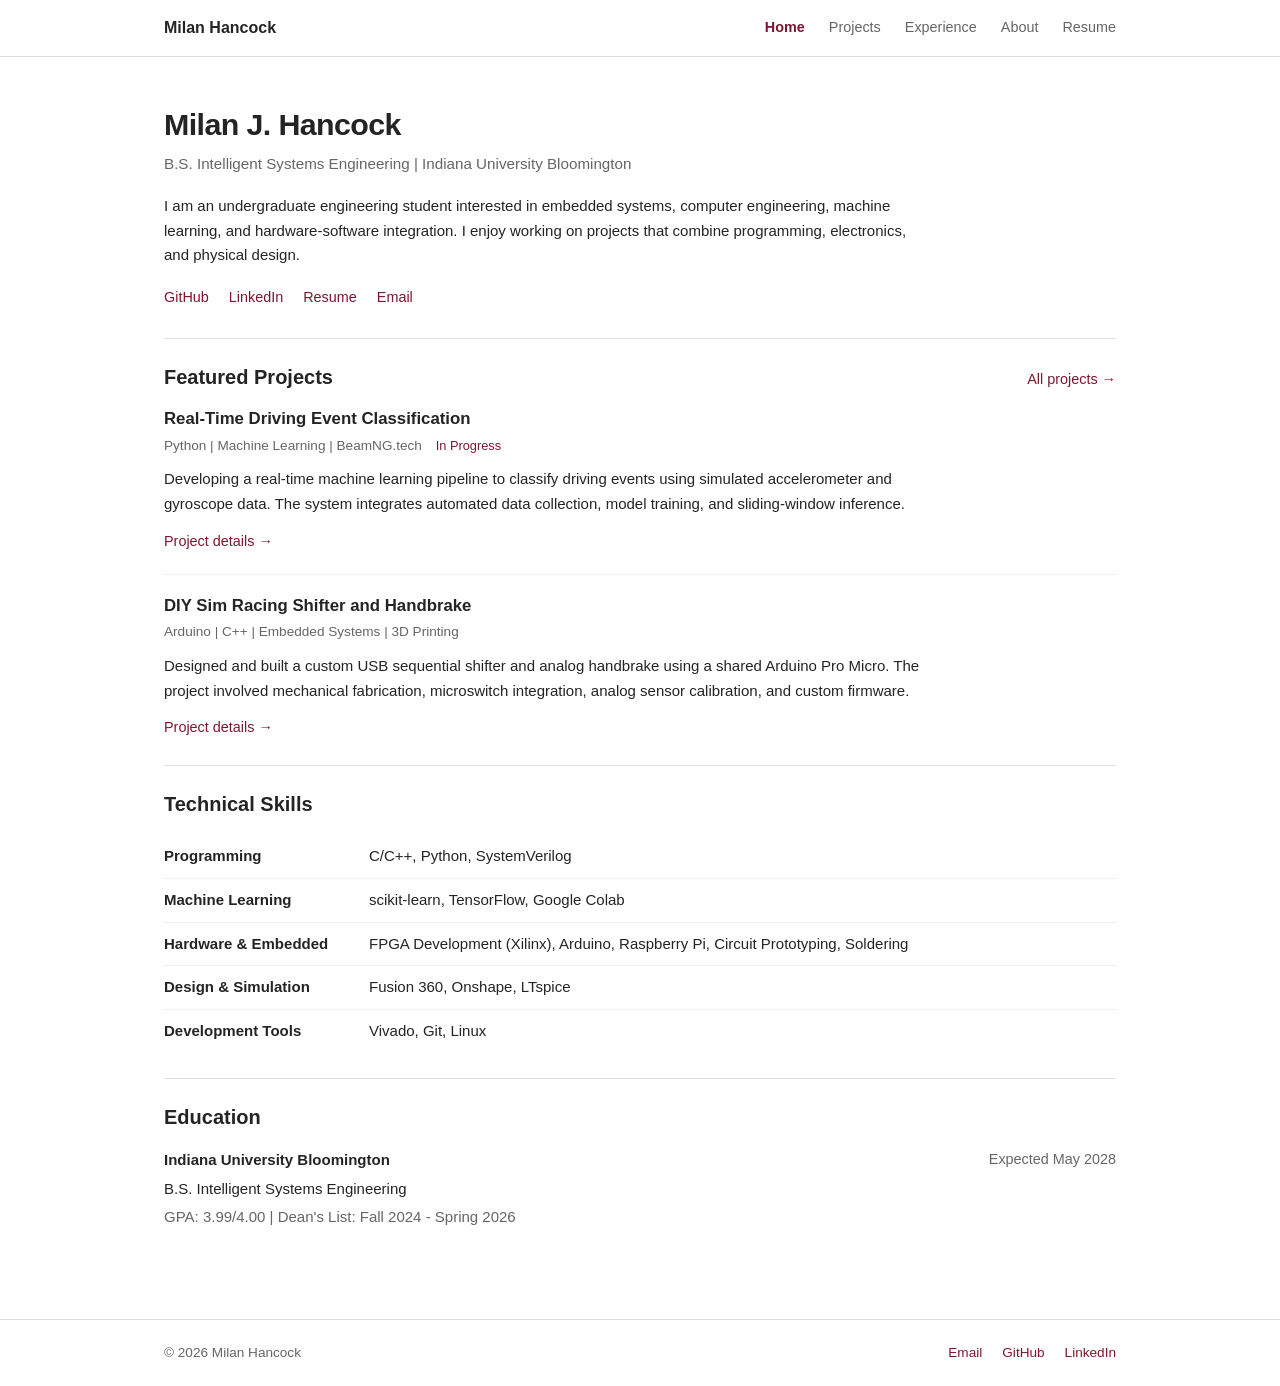
==== commit 0b9b23a3: "Update index.html" ====
--- a/index.html
+++ b/index.html
@@ -140,7 +140,8 @@
 
                 <div class="skill-row">
                     <span class="skill-label">Hardware & Embedded</span>
-                    <span>Arduino, Raspberry Pi, Soldering</span>
+                    <span> FPGA Development (Xilinx), Arduino, Raspberry Pi, Circuit Prototyping, Soldering
+</span>
                 </div>
 
                 <div class="skill-row">
@@ -150,7 +151,7 @@
 
                 <div class="skill-row">
                     <span class="skill-label">Development Tools</span>
-                    <span>Linux, Git, CLI, JetStream2 VM</span>
+                    <span>Vivado, Git, Linux</span>
                 </div>
             </div>
         </section>
@@ -167,7 +168,7 @@
 
                 <p>B.S. Intelligent Systems Engineering</p>
                 <p class="muted">
-                    GPA: 4.00/4.00 | Dean's List: Fall 2024 - Spring 2026
+                    GPA: 3.99/4.00 | Dean's List: Fall 2024 - Spring 2026
                 </p>
             </div>
         </section>
